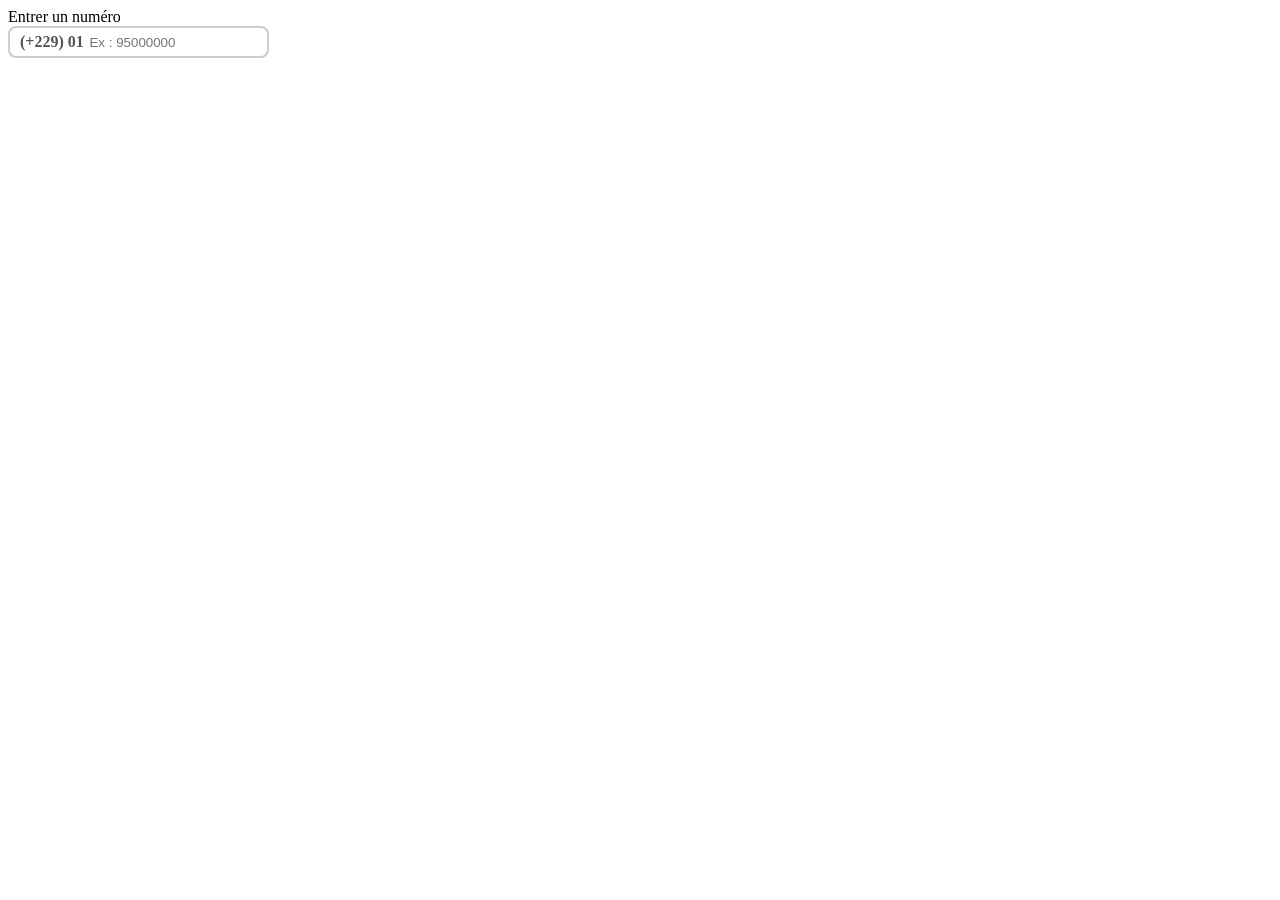
==== index.html @ d3035924 "Renommage en index.html pour GitHub Pages" ====
<!DOCTYPE html>
<html lang="en">
<head>
    <meta charset="UTF-8">
    <meta name="viewport" content="width=device-width, initial-scale=1.0">
    <title>Document</title>
    <link rel="stylesheet" href="gsm.css">
</head>
<body>
    <label for=""> Entrer un numéro</label>
<div class="cont">

    <span>(+229) 01</span><span></span><label for="contact"></label><input type="text" placeholder=" Ex : 95000000  " name="" id="num" maxlength="8">
</div> <br>
 <p id="number">veuillez  enter  des nombres svp !!!</p> 
 <p id="resultat"></p>
 <img src="" alt="" id="logo_reseau" >
           
    <script src="gsm.js"></script>
</body>
</html>
---- gsm.css ----
.cont{
    display: flex;
    align-items: center;
    border: 2px solid #ccc;
    border-radius: 8px ;
    padding: 5px 10px;
    width: fit-content;
    background-color: white;


    
    

}
input{
    border: none;
    outline: none;
}
span{
   color:#555;
   font-weight: bold;
   
}
#number{
    display: none;
    color: red;

}
#logo_reseau{
    display: none;
}
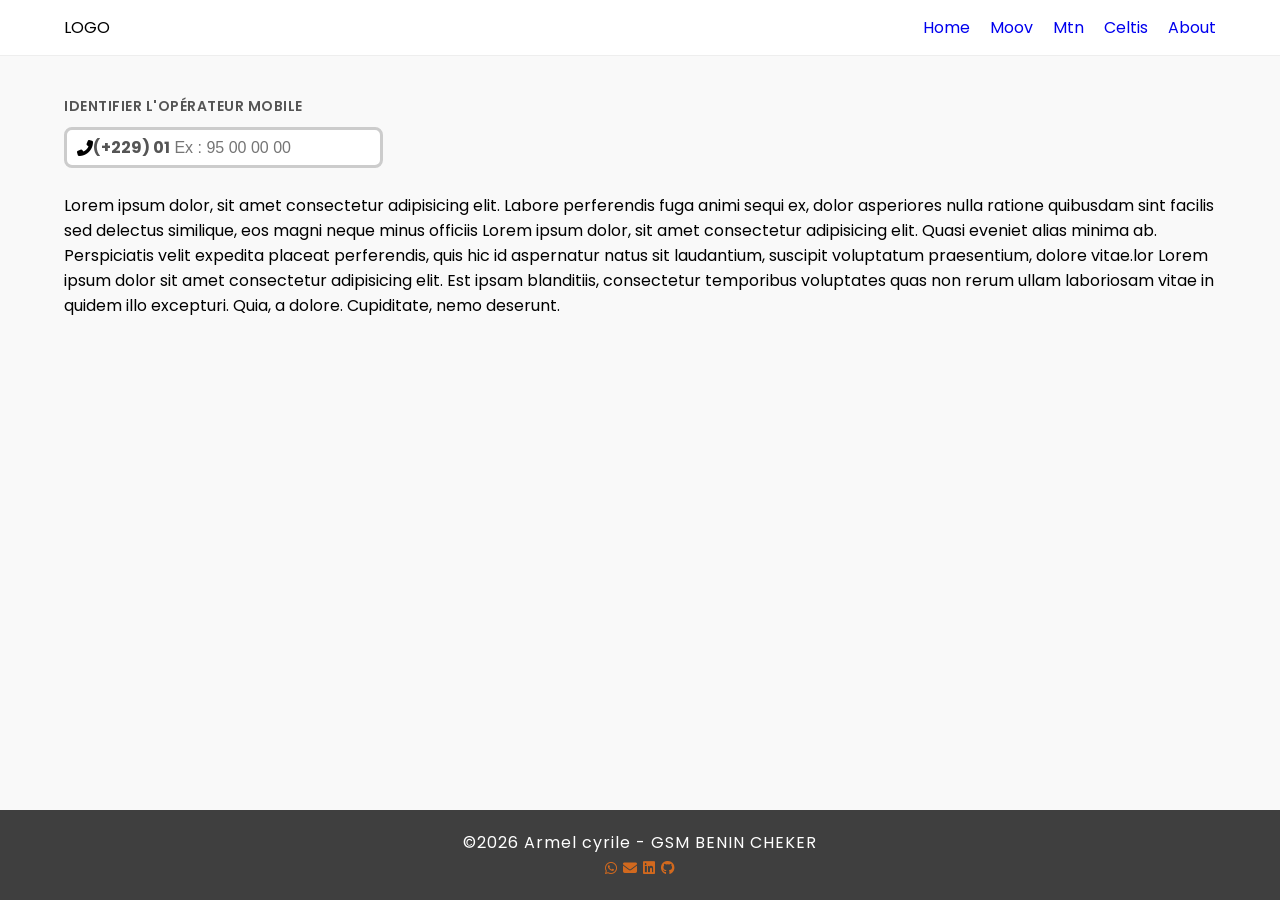
==== commit 6a661930: "mise à jour du footer et des icones" ====
--- a/index.html
+++ b/index.html
@@ -1,21 +1,94 @@
-<!DOCTYPE html>
+<!doctype html>
 <html lang="en">
-<head>
-    <meta charset="UTF-8">
-    <meta name="viewport" content="width=device-width, initial-scale=1.0">
+  <head>
+    <meta charset="UTF-8" />
+    <meta name="viewport" content="width=device-width, initial-scale=1.0" />
     <title>Document</title>
-    <link rel="stylesheet" href="gsm.css">
-</head>
-<body>
-    <label for=""> Entrer un numéro</label>
-<div class="cont">
+    <link
+      href="https://fonts.googleapis.com/css2?family=Poppins:wght@400;600&family=Inter:wght@300;400;700&display=swap"
+      rel="stylesheet"
+    />
+    <link
+      rel="stylesheet"
+      href="https://cdnjs.cloudflare.com/ajax/libs/font-awesome/6.5.1/css/all.min.css"
+    />
 
-    <span>(+229) 01</span><span></span><label for="contact"></label><input type="text" placeholder=" Ex : 95000000  " name="" id="num" maxlength="8">
-</div> <br>
- <p id="number">veuillez  enter  des nombres svp !!!</p> 
- <p id="resultat"></p>
- <img src="" alt="" id="logo_reseau" >
-           
+    <link rel="stylesheet" href="gsm.css" />
+  </head>
+  <body>
+    <header>
+      <div class="logo">LOGO</div>
+      <nav>
+        <ul>
+          <li><a href="#">Home</a></li>
+          <li><a href="#">Moov</a></li>
+          <li><a href="#">Mtn</a></li>
+          <li><a href="#">Celtis</a></li>
+          <li><a href="#">About</a></li>
+        </ul>
+      </nav>
+      <div class="burger">
+        <span></span>
+      </div>
+    </header>
+    <main>
+      <label for=""> Identifier l'opérateur mobile</label>
+      <div class="cont">
+        <i class="fas fa-phone-alt"></i>
+        <span>(+229) 01</span><span></span><label for="contact"></label
+        ><input
+          type="text"
+          placeholder=" Ex : 95 00 00 00  "
+          name=""
+          id="num"
+          maxlength="8"
+        />
+      </div>
+      <br />
+      <p id="number">veuillez entrer des nombres svp !!!</p>
+      <p id="resultat"></p>
+      <img src="" alt="" id="logo_reseau" />
+      <section id="info-reseau">
+        <div class="fiche-info" id="moov"></div>
+        <div class="fiche-info" id="mtn"></div>
+        <div class="fiche-info" id="celtis"></div>
+      </section>
+      <p>
+        Lorem ipsum dolor, sit amet consectetur adipisicing elit. Labore
+        perferendis fuga animi sequi ex, dolor asperiores nulla ratione
+        quibusdam sint facilis sed delectus similique, eos magni neque minus
+        officiis <omnis class="lo"></omnis> Lorem ipsum dolor, sit amet
+        consectetur adipisicing elit. Quasi eveniet alias minima ab.
+        Perspiciatis velit expedita placeat perferendis, quis hic id aspernatur
+        natus sit laudantium, suscipit voluptatum praesentium, dolore vitae.lor
+        Lorem ipsum dolor sit amet consectetur adipisicing elit. Est ipsam
+        blanditiis, consectetur temporibus voluptates quas non rerum ullam
+        laboriosam vitae in quidem illo excepturi. Quia, a dolore. Cupiditate,
+        nemo deserunt.
+      </p>
+    </main>
+    <footer>
+      <p>&copy;2026 Armel cyrile - GSM BENIN CHEKER</p>
+      <div class="social-links">
+        <a href="https://wa.me/+2290147588437"
+          ><i class="fab fa-whatsapp"></i
+        ></a>
+
+        <a href="mailto:yakpabio66@gmail.com">
+          <i class="fa-solid fa-envelope"></i
+        ></a>
+
+        <a
+          href="https://www.linkedin.com/in/biaou-armel-cyrile-yakpa-38705b3a9/"
+          ><i class="fab fa-linkedin"></i
+        ></a>
+
+        <a href="https://github.com/armelcyrile-web/"
+          ><i class="fab fa-github"></i
+        ></a>
+      </div>
+    </footer>
+
     <script src="gsm.js"></script>
-</body>
-</html> +  </body>
+</html>
--- a/gsm.css
+++ b/gsm.css
@@ -1,31 +1,167 @@
-.cont{
+* {
+  margin: 0;
+  padding: 0;
+  box-sizing: border-box;
+}
+:root {
+  --mtn: yellow;
+  --moov: blue;
+  --celtis: green;
+  --orange: DarkOrange;
+  --bleuciel: skyblue;
+}
+
+.cont {
+  display: flex;
+  align-items: center;
+  border: 3px solid #ccc;
+  border-radius: 8px;
+  padding: 5px 10px;
+  width: fit-content;
+  background-color: white;
+  transition: 0.4s ease;
+}
+
+.burger {
+  width: 30px;
+  height: 20px;
+  cursor: pointer;
+  position: relative;
+  display: none;
+}
+.burger span {
+  width: 100%;
+  height: 8%;
+  background-color: #000;
+  display: block;
+  position: absolute;
+  top: 50%;
+  transform: translateY(-50%);
+}
+.burger span::after,
+.burger span::before {
+  content: "";
+  width: 100%;
+  height: 2px;
+  position: absolute;
+  background-color: #000;
+}
+.burger span::before {
+  transform: translateY(-8px);
+}
+.burger span::after {
+  transform: translateY(8px);
+}
+.cont:focus-within {
+  border-color: var(--orange);
+  box-shadow: 0 5px 15px rgba(0, 0, 0, 0.1);
+  transform: translate(-3px);
+}
+/* --- LE MODE MOBILE --- */
+@media screen and (max-width: 768px) {
+  .burger {
+    display: block; 
+  }
+
+  ul {
+    position: fixed;
+    right: 0px;
+    height: 92vh; 
+    top: 8vh;
+    background-color: white; 
     display: flex;
+    flex-direction: column;
     align-items: center;
-    border: 2px solid #ccc;
-    border-radius: 8px ;
-    padding: 5px 10px;
-    width: fit-content;
-    background-color: white;
+    width: 50%;
+    border-left: 1px solid #ccc;
 
 
-    
-    
+    transform: translateX(100%);
+    transition: transform 0.5s ease-in;
+  }
+  .nav-active {
+    transform: translateX(0%);
+  }
+}
+input {
+  border: none;
+  outline: none;
+}
+span {
+  color: #555;
+  font-weight: bold;
+}
+#number {
+  display: none;
+  color: red;
+}
+#logo_reseau {
+  display: none;
+}
+header {
+    height: 100%;
+  display: flex;
+  justify-content: space-between;
+  align-items: center;
+  background-color: white;
+  border-bottom: 1px solid #eee;
+  padding: 15px 5%;
+  position: sticky;
+  top: 0;
+  z-index: 100;
 
 }
+ul {
+  display: flex;
+  gap: 20px;
+}
+li {
+  list-style: none;
+}
+nav a {
+  text-decoration: none;
+}
+
 input{
-    border: none;
-    outline: none;
+  font-size: 16px;
 }
-span{
-   color:#555;
-   font-weight: bold;
-   
+
+footer{
+  background-color: #333333ef;
+  display: flex;
+  flex-direction: column;
+  padding: 20px 5%;
+  color:white;
+  text-align: center;
+  letter-spacing: 1px;
 }
-#number{
-    display: none;
-    color: red;
+footer a{ 
+  text-decoration: none;
+  font-size: 14px;
+  color: chocolate;
 
 }
-#logo_reseau{
-    display: none;
+body{
+  display: flex;
+  flex-direction: column;
+  min-height: 100vh;
+  margin: 0;
+  font-family: 'poppins', sans-serif;
+
+}
+main{
+  flex: 1;
+  padding: 40px 5%;
+  background-color: #f9f9f9ee;
+
+}
+label {
+  display: block;        
+  margin-bottom: 10px;     
+  font-family: var(--font-title); 
+  font-size: 14px;         
+  font-weight: 600;        
+  color: #555;            
+  text-transform: uppercase; 
+  letter-spacing: 0.5px;   
 }
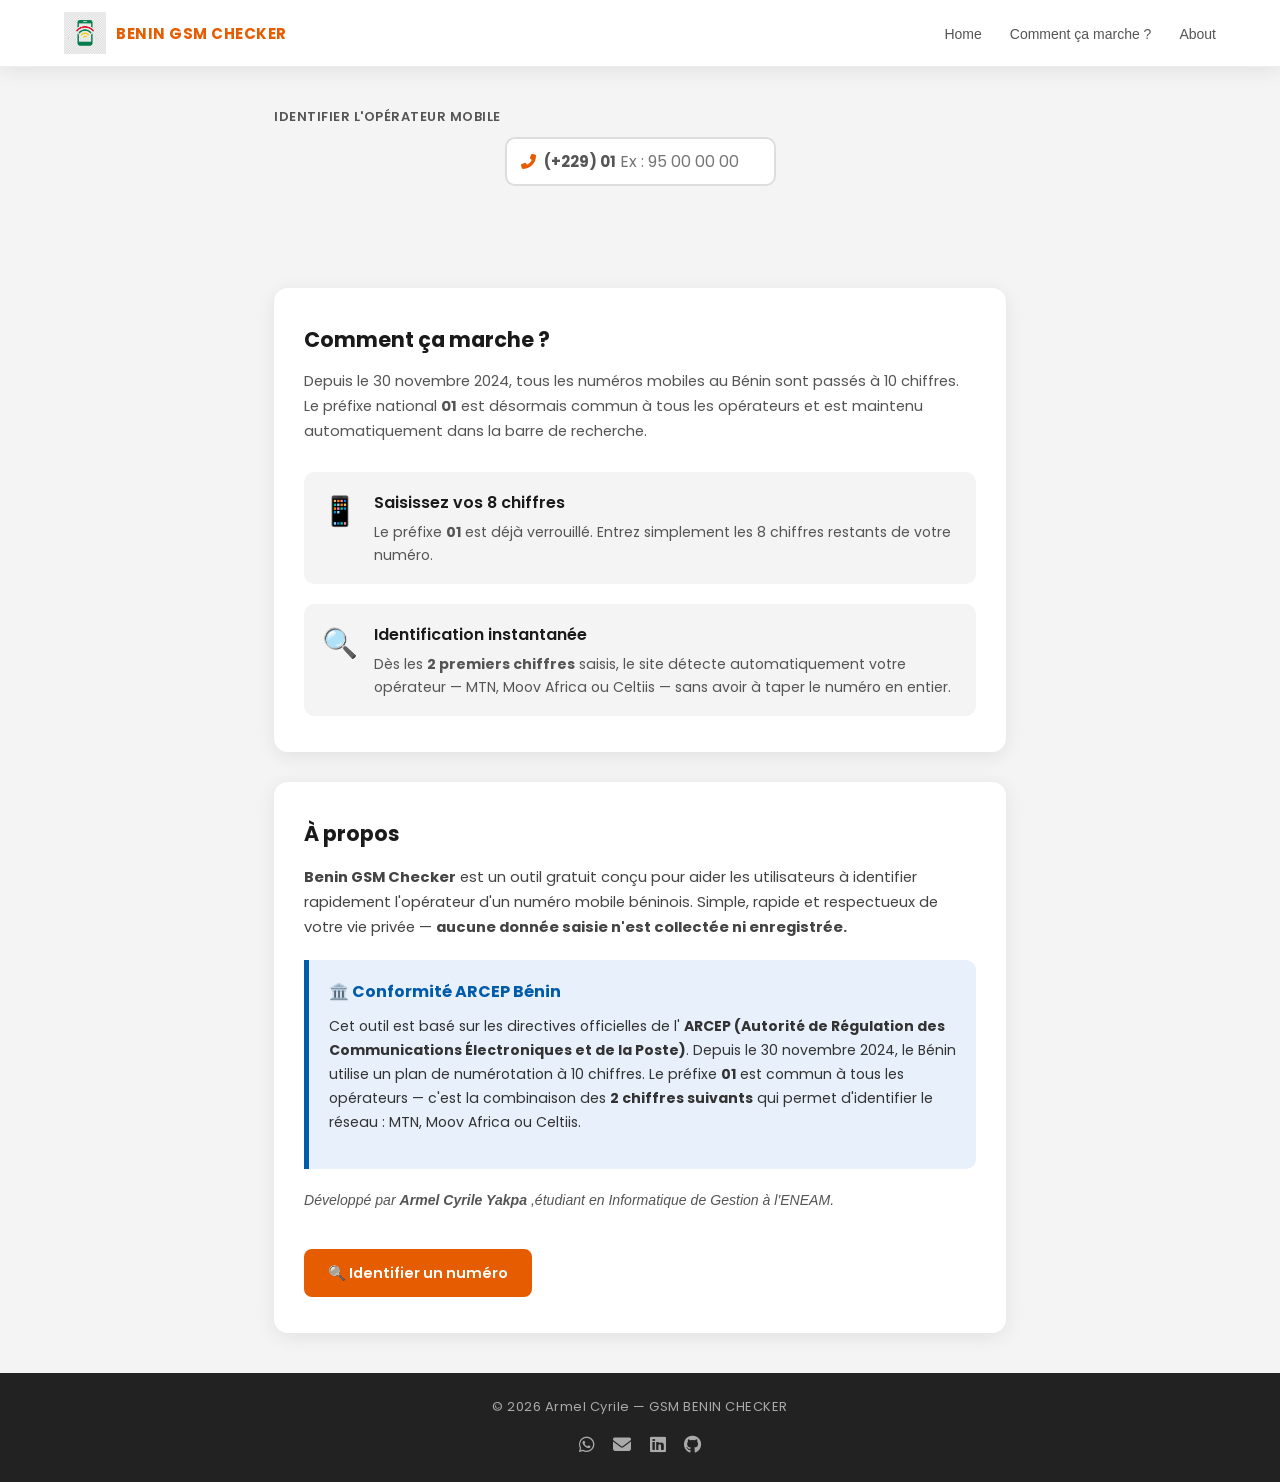
==== commit 0be90c70: "finalisation 1 du PMV" ====
--- a/index.html
+++ b/index.html
@@ -1,9 +1,14 @@
 <!doctype html>
-<html lang="en">
+<html lang="fr">
   <head>
     <meta charset="UTF-8" />
     <meta name="viewport" content="width=device-width, initial-scale=1.0" />
-    <title>Document</title>
+    <meta
+      name="description"
+      content="Identifiez instantanément l'opérateur mobile d'un numéro béninois — MTN, Moov Africa ou Celtiis. Outil gratuit basé sur les directives de l'ARCEP Bénin."
+    />
+    <title>BENIN GSM CHECKER</title>
+    <link rel="icon" href="./images/logogsm.jpeg" />
     <link
       href="https://fonts.googleapis.com/css2?family=Poppins:wght@400;600&family=Inter:wght@300;400;700&display=swap"
       rel="stylesheet"
@@ -12,80 +17,133 @@
       rel="stylesheet"
       href="https://cdnjs.cloudflare.com/ajax/libs/font-awesome/6.5.1/css/all.min.css"
     />
-
     <link rel="stylesheet" href="gsm.css" />
   </head>
   <body>
     <header>
-      <div class="logo">LOGO</div>
+      <div class="logo">
+        <img
+          src="./images/logogsm.jpeg"
+          alt="Logo Benin GSM Checker"
+          class="logo-img"
+        />
+        <span class="logo-nom">BENIN GSM CHECKER</span>
+      </div>
       <nav>
         <ul>
-          <li><a href="#">Home</a></li>
-          <li><a href="#">Moov</a></li>
-          <li><a href="#">Mtn</a></li>
-          <li><a href="#">Celtis</a></li>
-          <li><a href="#">About</a></li>
+          <li><a href="#identifier">Home</a></li>
+          <li><a href="#comment-ca-marche">Comment ça marche ?</a></li>
+          <li><a href="#about">About</a></li>
         </ul>
       </nav>
       <div class="burger">
         <span></span>
       </div>
     </header>
-    <main>
-      <label for=""> Identifier l'opérateur mobile</label>
+
+    <main id="identifier">
+      <label for="num">Identifier l'opérateur mobile</label>
       <div class="cont">
         <i class="fas fa-phone-alt"></i>
-        <span>(+229) 01</span><span></span><label for="contact"></label
-        ><input
+        <span class="prefixe">(+229) 01 </span>
+        <input
           type="text"
-          placeholder=" Ex : 95 00 00 00  "
-          name=""
+          placeholder="Ex : 95 00 00 00"
+          name="numero"
           id="num"
           maxlength="8"
         />
       </div>
-      <br />
-      <p id="number">veuillez entrer des nombres svp !!!</p>
+      <p id="number">Veuillez entrer des chiffres uniquement.</p>
       <p id="resultat"></p>
-      <img src="" alt="" id="logo_reseau" />
-      <section id="info-reseau">
-        <div class="fiche-info" id="moov"></div>
-        <div class="fiche-info" id="mtn"></div>
-        <div class="fiche-info" id="celtis"></div>
+      <img src="" alt="Logo de l'opérateur détecté" id="logo_reseau" />
+
+      <section id="comment-ca-marche">
+        <h2>Comment ça marche ?</h2>
+        <p class="intro-cmm">
+          Depuis le 30 novembre 2024, tous les numéros mobiles au Bénin sont
+          passés à 10 chiffres. Le préfixe national <strong>01</strong> est
+          désormais commun à tous les opérateurs et est maintenu automatiquement
+          dans la barre de recherche.
+        </p>
+        <div class="etapes">
+          <div class="etape">
+            <span class="etape-icon">📱</span>
+            <div>
+              <h3>Saisissez vos 8 chiffres</h3>
+              <p>
+                Le préfixe <strong>01</strong> est déjà verrouillé. Entrez
+                simplement les 8 chiffres restants de votre numéro.
+              </p>
+            </div>
+          </div>
+          <div class="etape">
+            <span class="etape-icon">🔍</span>
+            <div>
+              <h3>Identification instantanée</h3>
+              <p>
+                Dès les <strong>2 premiers chiffres</strong> saisis, le site
+                détecte automatiquement votre opérateur — MTN, Moov Africa ou
+                Celtiis — sans avoir à taper le numéro en entier.
+              </p>
+            </div>
+          </div>
+        </div>
       </section>
-      <p>
-        Lorem ipsum dolor, sit amet consectetur adipisicing elit. Labore
-        perferendis fuga animi sequi ex, dolor asperiores nulla ratione
-        quibusdam sint facilis sed delectus similique, eos magni neque minus
-        officiis <omnis class="lo"></omnis> Lorem ipsum dolor, sit amet
-        consectetur adipisicing elit. Quasi eveniet alias minima ab.
-        Perspiciatis velit expedita placeat perferendis, quis hic id aspernatur
-        natus sit laudantium, suscipit voluptatum praesentium, dolore vitae.lor
-        Lorem ipsum dolor sit amet consectetur adipisicing elit. Est ipsam
-        blanditiis, consectetur temporibus voluptates quas non rerum ullam
-        laboriosam vitae in quidem illo excepturi. Quia, a dolore. Cupiditate,
-        nemo deserunt.
-      </p>
+
+      <section id="about">
+        <h2>À propos</h2>
+        <div class="about-content">
+          <p>
+            <strong>Benin GSM Checker</strong> est un outil gratuit conçu pour
+            aider les utilisateurs à identifier rapidement l'opérateur d'un
+            numéro mobile béninois. Simple, rapide et respectueux de votre vie
+            privée —
+            <strong
+              >aucune donnée saisie n'est collectée ni enregistrée.</strong
+            >
+          </p>
+          <div class="arcep-box">
+            <h3>🏛️ Conformité ARCEP Bénin</h3>
+            <p>
+              Cet outil est basé sur les directives officielles de l'
+              <strong>
+                ARCEP (Autorité de Régulation des Communications Électroniques
+                et de la Poste)</strong
+              >. Depuis le 30 novembre 2024, le Bénin utilise un plan de
+              numérotation à 10 chiffres. Le préfixe <strong>01</strong> est
+              commun à tous les opérateurs — c'est la combinaison des
+              <strong>2 chiffres suivants</strong> qui permet d'identifier le
+              réseau : MTN, Moov Africa ou Celtiis.
+            </p>
+          </div>
+          <p class="about-dev">
+            Développé par <strong>Armel Cyrile Yakpa</strong> ,étudiant en
+            Informatique de Gestion à l'ENEAM.
+          </p>
+          <a href="#identifier" class="btn-retour">🔍 Identifier un numéro</a>
+        </div>
+      </section>
     </main>
+
     <footer>
-      <p>&copy;2026 Armel cyrile - GSM BENIN CHEKER</p>
+      <p>&copy; 2026 Armel Cyrile — GSM BENIN CHECKER</p>
       <div class="social-links">
-        <a href="https://wa.me/+2290147588437"
-          ><i class="fab fa-whatsapp"></i
-        ></a>
-
-        <a href="mailto:yakpabio66@gmail.com">
-          <i class="fa-solid fa-envelope"></i
-        ></a>
-
+        <a href="https://wa.me/+2290147588437" aria-label="WhatsApp">
+          <i class="fab fa-whatsapp"></i>
+        </a>
+        <a href="mailto:yakpabio66@gmail.com" aria-label="Email">
+          <i class="fa-solid fa-envelope"></i>
+        </a>
         <a
           href="https://www.linkedin.com/in/biaou-armel-cyrile-yakpa-38705b3a9/"
-          ><i class="fab fa-linkedin"></i
-        ></a>
-
-        <a href="https://github.com/armelcyrile-web/"
-          ><i class="fab fa-github"></i
-        ></a>
+          aria-label="LinkedIn"
+        >
+          <i class="fab fa-linkedin"></i>
+        </a>
+        <a href="https://github.com/armelcyrile-web/" aria-label="GitHub">
+          <i class="fab fa-github"></i>
+        </a>
       </div>
     </footer>
 
--- a/gsm.css
+++ b/gsm.css
@@ -1,27 +1,125 @@
+/* ========================
+   RESET & VARIABLES
+======================== */
 * {
   margin: 0;
   padding: 0;
   box-sizing: border-box;
 }
+
 :root {
-  --mtn: yellow;
-  --moov: blue;
-  --celtis: green;
-  --orange: DarkOrange;
-  --bleuciel: skyblue;
-}
-
-.cont {
-  display: flex;
+  --mtn: #ffcc00;
+  --moov: #005bab;
+  --celtis: #2e7d32;
+  --orange: #e65c00;
+  --gris-clair: #f4f4f4;
+  --gris-texte: #555;
+  --blanc: #ffffff;
+  --noir-doux: #1a1a1a;
+  --ombre: 0 4px 20px rgba(0, 0, 0, 0.08);
+}
+
+/* ========================
+   LAYOUT GLOBAL
+======================== */
+html,
+body {
+  width: 100%;
+  overflow-x: hidden;
+}
+
+body {
+  display: flex;
+  flex-direction: column;
+  min-height: 100vh;
+  font-family: "Poppins", sans-serif;
+  background-color: var(--gris-clair);
+  color: var(--noir-doux);
+}
+
+main {
+  flex: 1;
+  padding: 40px 5%;
+  max-width: 860px;
+  margin: 0 auto;
+  width: 100%;
+}
+
+/* ========================
+   HEADER
+======================== */
+header {
+  display: flex;
+  justify-content: space-between;
   align-items: center;
-  border: 3px solid #ccc;
-  border-radius: 8px;
-  padding: 5px 10px;
-  width: fit-content;
-  background-color: white;
-  transition: 0.4s ease;
-}
-
+  background-color: var(--blanc);
+  border-bottom: 1px solid #eee;
+  padding: 12px 5%;
+  position: sticky;
+  top: 0;
+  z-index: 100;
+  box-shadow: var(--ombre);
+}
+
+.logo {
+  display: flex;
+  align-items: center;
+  gap: 10px;
+}
+
+.logo-img {
+  height: 42px;
+  width: auto;
+}
+
+.logo-nom {
+  font-size: 15px;
+  font-weight: 700;
+  color: var(--orange);
+  letter-spacing: 0.5px;
+}
+
+/* ========================
+   NAVIGATION
+======================== */
+nav ul {
+  display: flex;
+  gap: 28px;
+  list-style: none;
+}
+
+nav a {
+  text-decoration: none;
+  color: var(--gris-texte);
+  font-size: 14px;
+  font-weight: 500;
+  position: relative;
+  padding-bottom: 4px;
+  transition: color 0.3s ease;
+}
+
+nav a::after {
+  content: "";
+  position: absolute;
+  bottom: 0;
+  left: 0;
+  width: 0%;
+  height: 2px;
+  background-color: var(--orange);
+  transition: width 0.3s ease;
+}
+
+nav a:hover {
+  color: var(--orange);
+}
+
+nav a:hover::after {
+  width: 100%;
+}
+
+/* ========================
+   BURGER MENU
+======================== */
 .burger {
   width: 30px;
   height: 20px;
@@ -29,139 +127,366 @@
   position: relative;
   display: none;
 }
+
 .burger span {
   width: 100%;
-  height: 8%;
-  background-color: #000;
+  height: 2px;
+  background-color: var(--noir-doux);
   display: block;
   position: absolute;
   top: 50%;
   transform: translateY(-50%);
-}
-.burger span::after,
-.burger span::before {
+  transition: background-color 0.3s ease;
+}
+
+.burger span::before,
+.burger span::after {
   content: "";
   width: 100%;
   height: 2px;
   position: absolute;
-  background-color: #000;
-}
+  background-color: var(--noir-doux);
+  transition: transform 0.3s ease;
+}
+
 .burger span::before {
   transform: translateY(-8px);
 }
+
 .burger span::after {
   transform: translateY(8px);
 }
+
+/* ========================
+   SECTION HERO / RECHERCHE
+======================== */
+.hero {
+  text-align: center;
+  padding: 40px 0 30px;
+}
+
+.hero-titre {
+  font-size: 1.6rem;
+  font-weight: 700;
+  color: var(--noir-doux);
+  margin-bottom: 6px;
+}
+
+.hero-sous-titre {
+  font-size: 0.9rem;
+  color: var(--gris-texte);
+  margin-bottom: 28px;
+}
+
+label {
+  display: block;
+  margin-bottom: 10px;
+  font-size: 13px;
+  font-weight: 600;
+  color: var(--gris-texte);
+  text-transform: uppercase;
+  letter-spacing: 0.5px;
+}
+
+.cont {
+  display: flex;
+  align-items: center;
+  border: 2px solid #ddd;
+  border-radius: 10px;
+  padding: 10px 14px;
+  width: fit-content;
+  background-color: var(--blanc);
+  transition:
+    border-color 0.3s ease,
+    box-shadow 0.3s ease,
+    transform 0.3s ease;
+  margin: 0 auto;
+}
+
 .cont:focus-within {
   border-color: var(--orange);
-  box-shadow: 0 5px 15px rgba(0, 0, 0, 0.1);
-  transform: translate(-3px);
-}
-/* --- LE MODE MOBILE --- */
-@media screen and (max-width: 768px) {
-  .burger {
-    display: block; 
-  }
-
-  ul {
-    position: fixed;
-    right: 0px;
-    height: 92vh; 
-    top: 8vh;
-    background-color: white; 
-    display: flex;
-    flex-direction: column;
-    align-items: center;
-    width: 50%;
-    border-left: 1px solid #ccc;
-
-
-    transform: translateX(100%);
-    transition: transform 0.5s ease-in;
-  }
-  .nav-active {
-    transform: translateX(0%);
-  }
-}
+  box-shadow: 0 6px 20px rgba(230, 92, 0, 0.15);
+  transform: translateY(-2px);
+}
+
+.cont .fa-phone-alt {
+  color: var(--orange);
+  margin-right: 8px;
+  font-size: 15px;
+}
+
+.prefixe {
+  color: var(--gris-texte);
+  font-weight: 700;
+  font-size: 15px;
+  margin-right: 4px;
+  white-space: nowrap;
+}
+
 input {
   border: none;
   outline: none;
-}
-span {
-  color: #555;
-  font-weight: bold;
-}
+  font-size: 16px;
+  font-family: "Poppins", sans-serif;
+  width: 140px;
+  color: var(--noir-doux);
+}
+
 #number {
   display: none;
-  color: red;
-}
+  color: #e53935;
+  font-size: 13px;
+  margin-top: 8px;
+  text-align: center;
+}
+
+#resultat {
+  margin-top: 20px;
+  font-size: 1.3rem;
+  font-weight: 700;
+  text-align: center;
+  min-height: 32px;
+  transition: color 0.4s ease;
+  letter-spacing: 0.5px;
+}
+
 #logo_reseau {
   display: none;
-}
-header {
-    height: 100%;
-  display: flex;
-  justify-content: space-between;
+  width: 90px;
+  height: auto;
+  margin: 12px auto 0;
+  border-radius: 8px;
+  box-shadow: var(--ombre);
+  transition: opacity 0.4s ease;
+}
+
+/* ========================
+   SECTION COMMENT ÇA MARCHE
+======================== */
+#comment-ca-marche {
+  background-color: var(--blanc);
+  border-radius: 14px;
+  padding: 36px 30px;
+  margin-top: 50px;
+  box-shadow: var(--ombre);
+}
+
+#comment-ca-marche h2 {
+  font-size: 1.3rem;
+  font-weight: 700;
+  color: var(--noir-doux);
+  margin-bottom: 14px;
+}
+
+.intro-cmm {
+  font-size: 0.92rem;
+  color: var(--gris-texte);
+  line-height: 1.7;
+  margin-bottom: 28px;
+}
+
+.etapes {
+  display: flex;
+  flex-direction: column;
+  gap: 20px;
+}
+
+.etape {
+  display: flex;
+  align-items: flex-start;
+  gap: 16px;
+  background-color: var(--gris-clair);
+  border-radius: 10px;
+  padding: 18px;
+  transition:
+    transform 0.3s ease,
+    box-shadow 0.3s ease;
+}
+
+.etape:hover {
+  transform: translateY(-3px);
+  box-shadow: 0 6px 18px rgba(0, 0, 0, 0.07);
+}
+
+.etape-icon {
+  font-size: 1.8rem;
+  flex-shrink: 0;
+}
+
+.etape h3 {
+  font-size: 1rem;
+  font-weight: 600;
+  color: var(--noir-doux);
+  margin-bottom: 6px;
+}
+
+.etape p {
+  font-size: 0.88rem;
+  color: var(--gris-texte);
+  line-height: 1.6;
+}
+
+/* ========================
+   SECTION ABOUT
+======================== */
+#about {
+  background-color: var(--blanc);
+  border-radius: 14px;
+  padding: 36px 30px;
+  margin-top: 30px;
+  box-shadow: var(--ombre);
+}
+
+#about h2 {
+  font-size: 1.3rem;
+  font-weight: 700;
+  color: var(--noir-doux);
+  margin-bottom: 16px;
+}
+
+.about-content {
+  font-size: 0.92rem;
+  line-height: 1.7;
+  color: #444;
+}
+
+.about-content p {
+  margin-bottom: 16px;
+}
+
+.arcep-box {
+  background-color: #e8f0fb;
+  border-left: 5px solid var(--moov);
+  padding: 18px 20px;
+  margin: 20px 0;
+  border-radius: 0 10px 10px 0;
+}
+
+.arcep-box h3 {
+  color: var(--moov);
+  font-size: 1rem;
+  margin-bottom: 10px;
+}
+
+.arcep-box p {
+  font-size: 0.88rem;
+  color: #333;
+  line-height: 1.7;
+}
+
+.about-dev {
+  font-size: 0.88rem;
+  color: var(--gris-texte);
+  font-style: italic;
+  margin-top: 10px;
+}
+
+.btn-retour {
+  display: inline-block;
+  margin-top: 20px;
+  padding: 12px 24px;
+  background-color: var(--orange);
+  color: var(--blanc);
+  text-decoration: none;
+  border-radius: 8px;
+  font-size: 0.9rem;
+  font-weight: 600;
+  transition:
+    background-color 0.3s ease,
+    transform 0.2s ease;
+}
+
+.btn-retour:hover {
+  background-color: #c44d00;
+  transform: translateY(-2px);
+}
+
+/* ========================
+   FOOTER
+======================== */
+footer {
+  background-color: #222;
+  display: flex;
+  flex-direction: column;
   align-items: center;
-  background-color: white;
-  border-bottom: 1px solid #eee;
-  padding: 15px 5%;
-  position: sticky;
-  top: 0;
-  z-index: 100;
-
-}
-ul {
-  display: flex;
-  gap: 20px;
-}
-li {
-  list-style: none;
-}
-nav a {
+  gap: 14px;
+  padding: 24px 5%;
+  color: #aaa;
+  text-align: center;
+  font-size: 13px;
+  letter-spacing: 0.5px;
+}
+
+.social-links {
+  display: flex;
+  gap: 18px;
+}
+
+footer a {
   text-decoration: none;
-}
-
-input{
-  font-size: 16px;
-}
-
-footer{
-  background-color: #333333ef;
-  display: flex;
-  flex-direction: column;
-  padding: 20px 5%;
-  color:white;
-  text-align: center;
-  letter-spacing: 1px;
-}
-footer a{ 
-  text-decoration: none;
-  font-size: 14px;
-  color: chocolate;
-
-}
-body{
-  display: flex;
-  flex-direction: column;
-  min-height: 100vh;
-  margin: 0;
-  font-family: 'poppins', sans-serif;
-
-}
-main{
-  flex: 1;
-  padding: 40px 5%;
-  background-color: #f9f9f9ee;
-
-}
-label {
-  display: block;        
-  margin-bottom: 10px;     
-  font-family: var(--font-title); 
-  font-size: 14px;         
-  font-weight: 600;        
-  color: #555;            
-  text-transform: uppercase; 
-  letter-spacing: 0.5px;   
-}+  color: #aaa;
+  font-size: 18px;
+  transition:
+    color 0.3s ease,
+    transform 0.3s ease;
+}
+
+footer a:hover {
+  color: var(--orange);
+  transform: translateY(-3px);
+}
+
+/* ========================
+   MEDIA QUERIES
+======================== */
+@media screen and (max-width: 768px) {
+  .burger {
+    display: block;
+  }
+
+  .logo-nom {
+    font-size: 13px;
+  }
+
+  nav ul {
+    position: fixed;
+    top: 8vh;
+    right: 0;
+    width: 60%;
+    height: 92vh;
+    background-color: var(--blanc);
+    flex-direction: column;
+    align-items: center;
+    justify-content: center;
+    border-left: 1px solid #eee;
+    box-shadow: -4px 0 20px rgba(0, 0, 0, 0.08);
+    transform: translateX(100%);
+    transition: transform 0.4s ease;
+    gap: 36px;
+  }
+
+  .nav-active {
+    transform: translateX(0%);
+  }
+
+  nav a {
+    font-size: 16px;
+  }
+
+  main {
+    padding: 30px 4%;
+  }
+
+  #comment-ca-marche,
+  #about {
+    padding: 26px 18px;
+  }
+
+  .hero-titre {
+    font-size: 1.3rem;
+  }
+
+  input {
+    width: 110px;
+  }
+}
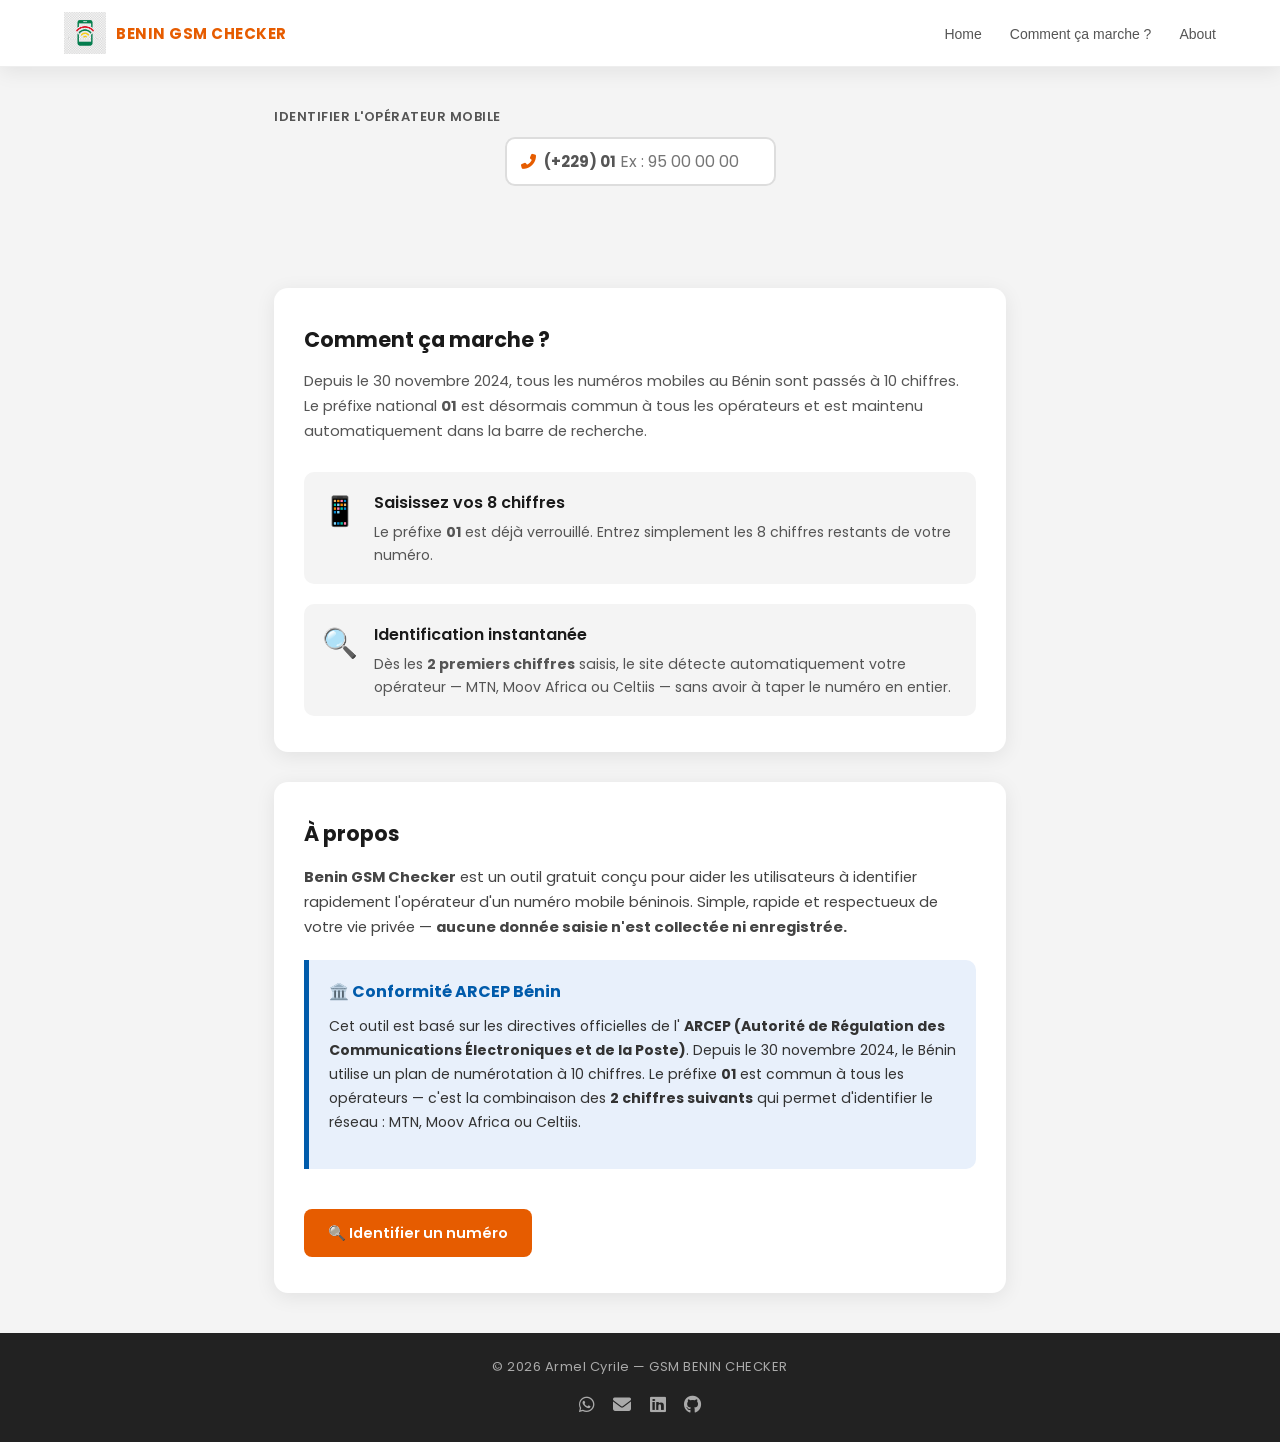
==== commit 4a7ced04: "masque de about dev" ====
--- a/index.html
+++ b/index.html
@@ -117,10 +117,11 @@
               réseau : MTN, Moov Africa ou Celtiis.
             </p>
           </div>
-          <p class="about-dev">
-            Développé par <strong>Armel Cyrile Yakpa</strong> ,étudiant en
+          <!--   <p class="about-dev">
+            Développé par <strong>Armel Cyrile Yakpa,</strong>étudiant en
             Informatique de Gestion à l'ENEAM.
-          </p>
+          </p> -->
+         
           <a href="#identifier" class="btn-retour">🔍 Identifier un numéro</a>
         </div>
       </section>
